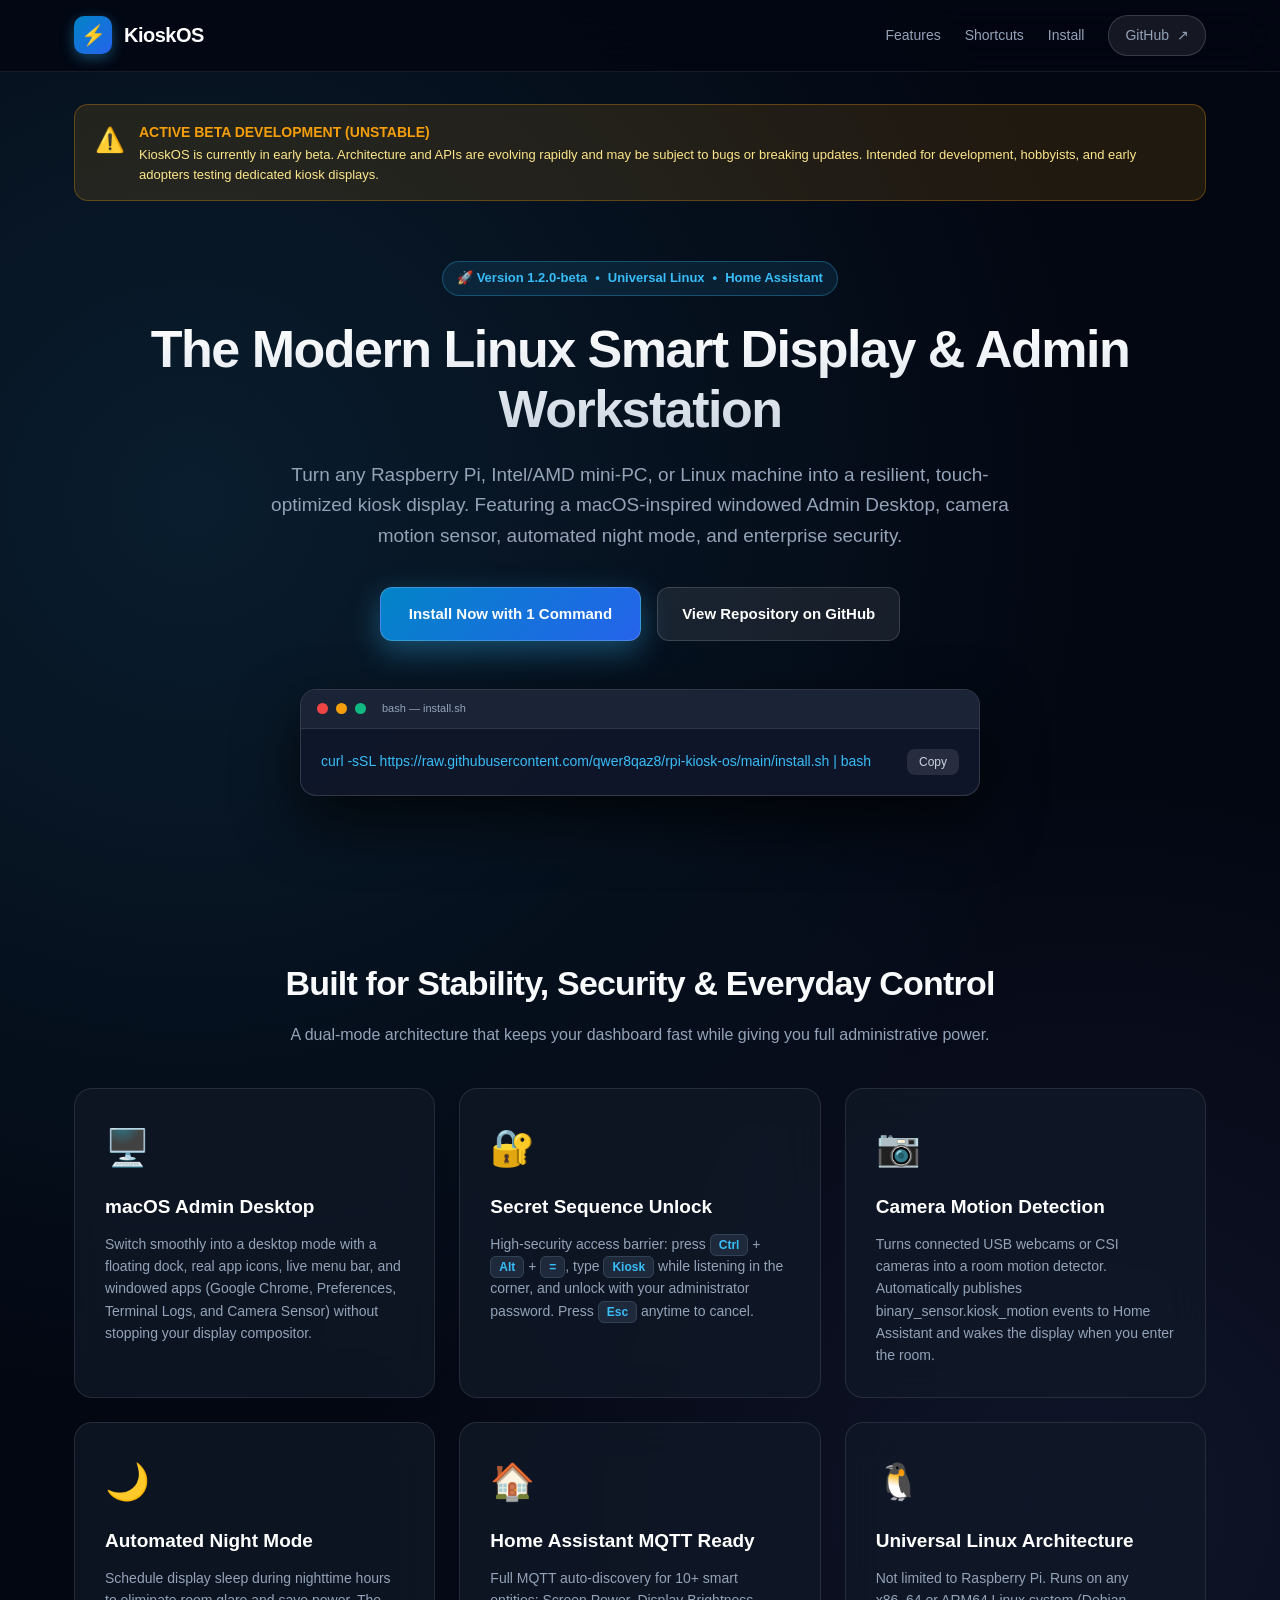
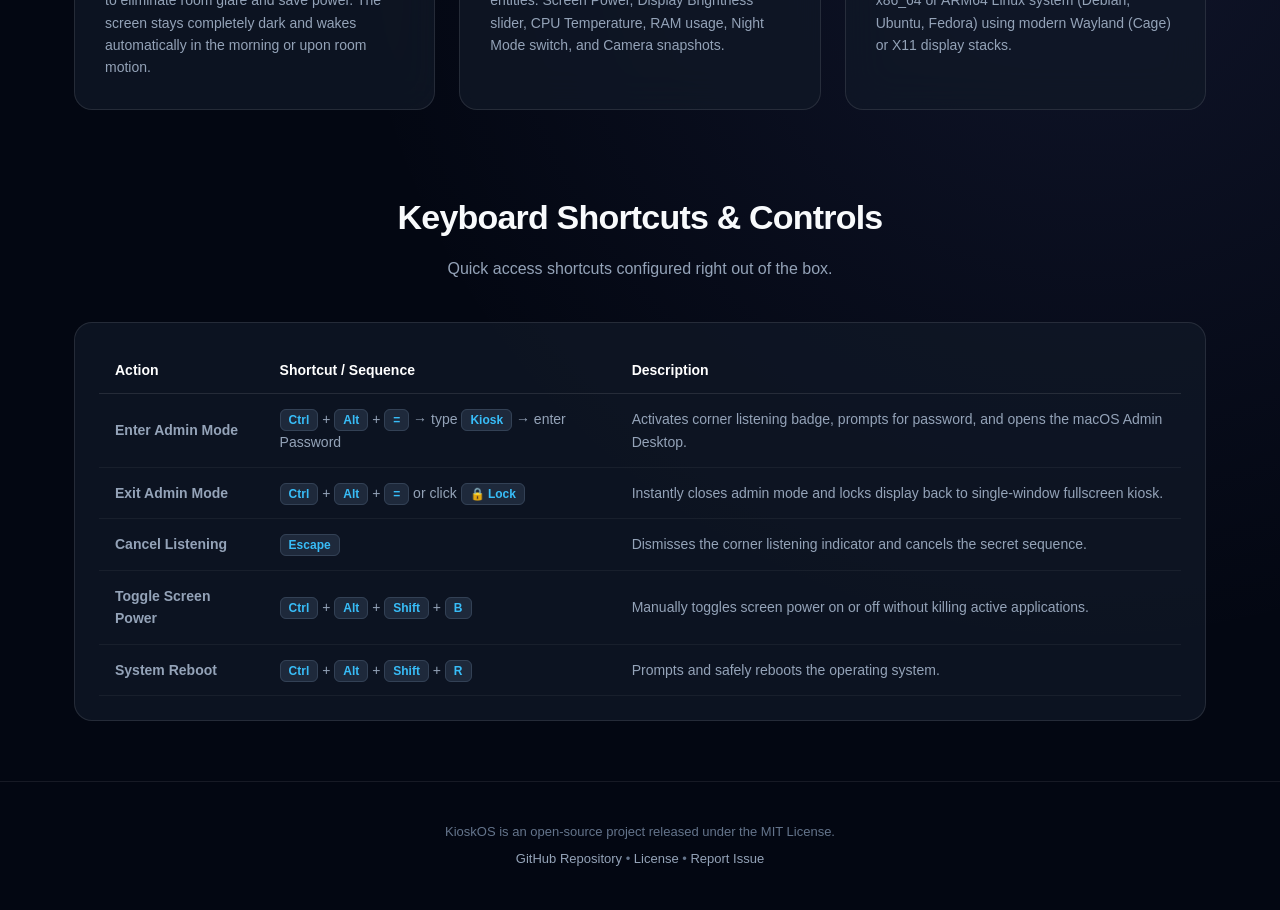
==== docs/index.html @ 0eb31050 "feat: windowed macOS desktop, secret Kiosk sequence, Night Mode, motion sensing, universal Linux sup" ====
<!DOCTYPE html>
<html lang="en">
<head>
  <meta charset="UTF-8">
  <meta name="viewport" content="width=device-width, initial-scale=1.0">
  <title>KioskOS — The Modern Linux Smart Display & Admin Workstation</title>
  <meta name="description" content="Universal Linux Kiosk Operating System with macOS-style Admin Workstation, deep Home Assistant integration, camera motion sensor, and enterprise security.">
  <link rel="icon" href="data:image/svg+xml,<svg xmlns='http://www.w3.org/2000/svg' viewBox='0 0 100 100'><text y='.9em' font-size='90'>⚡</text></svg>">
  <style>
    :root {
      --bg: #030712;
      --card-bg: rgba(17, 24, 39, 0.75);
      --card-border: rgba(255, 255, 255, 0.1);
      --accent: #38bdf8;
      --accent-glow: rgba(56, 189, 248, 0.35);
      --accent-purple: #818cf8;
      --text: #f8fafc;
      --text-muted: #94a3b8;
      --warning: #f59e0b;
      --warning-bg: rgba(245, 158, 11, 0.12);
      --warning-border: rgba(245, 158, 11, 0.3);
    }

    * {
      box-sizing: border-box;
      margin: 0;
      padding: 0;
      font-family: -apple-system, BlinkMacSystemFont, "SF Pro Display", "Segoe UI", Roboto, sans-serif;
    }

    body {
      background-color: var(--bg);
      color: var(--text);
      overflow-x: hidden;
      line-height: 1.6;
      background-image: 
        radial-gradient(circle at 15% 20%, rgba(56, 189, 248, 0.12) 0%, transparent 40%),
        radial-gradient(circle at 85% 60%, rgba(129, 140, 248, 0.1) 0%, transparent 40%);
    }

    /* Container */
    .container {
      max-width: 1180px;
      margin: 0 auto;
      padding: 0 24px;
    }

    /* Navigation */
    header.navbar {
      height: 72px;
      display: flex;
      align-items: center;
      justify-content: space-between;
      border-bottom: 1px solid rgba(255, 255, 255, 0.08);
      position: sticky;
      top: 0;
      background: rgba(3, 7, 18, 0.85);
      backdrop-filter: blur(20px);
      z-index: 1000;
    }

    .nav-brand {
      display: flex;
      align-items: center;
      gap: 12px;
      text-decoration: none;
      color: #fff;
      font-size: 20px;
      font-weight: 700;
      letter-spacing: -0.5px;
    }

    .brand-icon {
      width: 38px;
      height: 38px;
      background: linear-gradient(135deg, #0284c7, #2563eb);
      border-radius: 10px;
      display: flex;
      align-items: center;
      justify-content: center;
      font-size: 20px;
      box-shadow: 0 4px 14px var(--accent-glow);
    }

    .nav-links {
      display: flex;
      align-items: center;
      gap: 24px;
    }

    .nav-links a {
      color: var(--text-muted);
      text-decoration: none;
      font-size: 14px;
      font-weight: 500;
      transition: color 0.2s;
    }
    .nav-links a:hover {
      color: #fff;
    }

    .btn-github {
      background: rgba(255, 255, 255, 0.08);
      border: 1px solid rgba(255, 255, 255, 0.15);
      color: #fff;
      padding: 8px 16px;
      border-radius: 20px;
      font-size: 13px;
      font-weight: 600;
      text-decoration: none;
      display: flex;
      align-items: center;
      gap: 8px;
      transition: all 0.2s;
    }
    .btn-github:hover {
      background: rgba(255, 255, 255, 0.16);
      transform: translateY(-1px);
    }

    /* Beta Warning Banner */
    .beta-banner {
      background: var(--warning-bg);
      border: 1px solid var(--warning-border);
      border-radius: 14px;
      padding: 16px 20px;
      margin-top: 32px;
      display: flex;
      align-items: flex-start;
      gap: 14px;
      color: #fef3c7;
    }
    .beta-banner strong {
      color: var(--warning);
      display: block;
      margin-bottom: 2px;
      font-size: 14px;
    }
    .beta-banner p {
      font-size: 13px;
      color: #fde68a;
      line-height: 1.5;
    }

    /* Hero Section */
    .hero {
      padding: 60px 0 80px 0;
      text-align: center;
    }

    .badge-pill {
      display: inline-flex;
      align-items: center;
      gap: 8px;
      padding: 6px 14px;
      background: rgba(56, 189, 248, 0.1);
      border: 1px solid rgba(56, 189, 248, 0.3);
      border-radius: 30px;
      font-size: 13px;
      font-weight: 600;
      color: var(--accent);
      margin-bottom: 24px;
    }

    .hero h1 {
      font-size: 52px;
      font-weight: 800;
      letter-spacing: -1.5px;
      line-height: 1.15;
      margin-bottom: 20px;
      background: linear-gradient(180deg, #ffffff 0%, #cbd5e1 100%);
      -webkit-background-clip: text;
      -webkit-text-fill-color: transparent;
    }

    .hero p.lead {
      font-size: 19px;
      color: var(--text-muted);
      max-width: 760px;
      margin: 0 auto 36px auto;
      line-height: 1.6;
    }

    .hero-actions {
      display: flex;
      justify-content: center;
      gap: 16px;
      margin-bottom: 48px;
      flex-wrap: wrap;
    }

    .btn-cta {
      background: linear-gradient(135deg, #0284c7, #2563eb);
      color: #fff;
      font-size: 15px;
      font-weight: 600;
      padding: 14px 28px;
      border-radius: 12px;
      text-decoration: none;
      box-shadow: 0 10px 30px var(--accent-glow);
      transition: all 0.2s;
      border: 1px solid rgba(255, 255, 255, 0.2);
    }
    .btn-cta:hover {
      transform: translateY(-2px);
      box-shadow: 0 14px 35px rgba(2, 132, 199, 0.5);
    }

    /* Terminal Preview Box */
    .terminal-box {
      max-width: 680px;
      margin: 0 auto;
      background: rgba(15, 23, 42, 0.95);
      border: 1px solid rgba(255, 255, 255, 0.15);
      border-radius: 16px;
      box-shadow: 0 25px 60px rgba(0, 0, 0, 0.7);
      overflow: hidden;
      text-align: left;
    }

    .terminal-header {
      background: rgba(30, 41, 59, 0.8);
      padding: 10px 16px;
      display: flex;
      align-items: center;
      gap: 8px;
      border-bottom: 1px solid rgba(255, 255, 255, 0.08);
    }
    .term-dot {
      width: 11px;
      height: 11px;
      border-radius: 50%;
    }
    .term-dot.red { background: #ef4444; }
    .term-dot.yellow { background: #f59e0b; }
    .term-dot.green { background: #10b981; }

    .terminal-body {
      padding: 20px;
      font-family: ui-monospace, SFMono-Regular, Menlo, Monaco, Consolas, monospace;
      font-size: 14px;
      color: #38bdf8;
      display: flex;
      align-items: center;
      justify-content: space-between;
      overflow-x: auto;
    }

    .copy-btn {
      background: rgba(255, 255, 255, 0.1);
      border: none;
      color: #cbd5e1;
      padding: 6px 12px;
      border-radius: 8px;
      font-size: 12px;
      cursor: pointer;
      transition: background 0.2s;
    }
    .copy-btn:hover {
      background: rgba(255, 255, 255, 0.2);
      color: #fff;
    }

    /* Features Grid */
    .section-title {
      text-align: center;
      margin: 80px 0 40px 0;
    }
    .section-title h2 {
      font-size: 34px;
      font-weight: 700;
      letter-spacing: -0.8px;
      margin-bottom: 12px;
    }
    .section-title p {
      color: var(--text-muted);
      font-size: 16px;
    }

    .grid-3 {
      display: grid;
      grid-template-columns: repeat(auto-fit, minmax(320px, 1fr));
      gap: 24px;
      margin-bottom: 60px;
    }

    .feature-card {
      background: var(--card-bg);
      border: 1px solid var(--card-border);
      border-radius: 18px;
      padding: 30px;
      backdrop-filter: blur(20px);
      transition: all 0.2s;
    }
    .feature-card:hover {
      border-color: rgba(56, 189, 248, 0.4);
      transform: translateY(-4px);
    }

    .card-icon {
      font-size: 36px;
      margin-bottom: 16px;
      display: inline-block;
    }

    .feature-card h3 {
      font-size: 19px;
      font-weight: 700;
      margin-bottom: 10px;
      color: #fff;
    }

    .feature-card p {
      color: var(--text-muted);
      font-size: 14px;
      line-height: 1.6;
    }

    /* Shortcuts Table */
    .table-card {
      background: var(--card-bg);
      border: 1px solid var(--card-border);
      border-radius: 18px;
      padding: 24px;
      margin-bottom: 60px;
    }
    table {
      width: 100%;
      border-collapse: collapse;
      text-align: left;
      font-size: 14px;
    }
    th {
      padding: 12px 16px;
      border-bottom: 1px solid rgba(255, 255, 255, 0.1);
      color: #fff;
      font-weight: 600;
    }
    td {
      padding: 14px 16px;
      border-bottom: 1px solid rgba(255, 255, 255, 0.05);
      color: var(--text-muted);
    }
    kbd {
      background: #1e293b;
      border: 1px solid #334155;
      padding: 3px 8px;
      border-radius: 6px;
      font-size: 12px;
      color: #38bdf8;
      font-weight: 600;
      font-family: inherit;
    }

    /* Footer */
    footer {
      border-top: 1px solid rgba(255, 255, 255, 0.08);
      padding: 40px 0;
      text-align: center;
      color: #64748b;
      font-size: 13px;
    }
    footer a {
      color: #94a3b8;
      text-decoration: none;
    }
    footer a:hover {
      color: #fff;
    }
  </style>
</head>
<body>

  <!-- Navbar -->
  <header class="navbar">
    <div class="container" style="display:flex; justify-content:space-between; align-items:center; width:100%;">
      <a href="#" class="nav-brand">
        <div class="brand-icon">⚡</div>
        <span>KioskOS</span>
      </a>
      <nav class="nav-links">
        <a href="#features">Features</a>
        <a href="#shortcuts">Shortcuts</a>
        <a href="#install">Install</a>
        <a href="https://github.com/qwer8qaz8/rpi-kiosk-os" target="_blank" class="btn-github">
          <span>GitHub</span> ↗
        </a>
      </nav>
    </div>
  </header>

  <main class="container">
    <!-- Active Beta Notice -->
    <div class="beta-banner">
      <div style="font-size:24px;">⚠️</div>
      <div>
        <strong>ACTIVE BETA DEVELOPMENT (UNSTABLE)</strong>
        <p>KioskOS is currently in early beta. Architecture and APIs are evolving rapidly and may be subject to bugs or breaking updates. Intended for development, hobbyists, and early adopters testing dedicated kiosk displays.</p>
      </div>
    </div>

    <!-- Hero Section -->
    <section class="hero">
      <div class="badge-pill">
        <span>🚀 Version 1.2.0-beta</span> &bull; <span>Universal Linux</span> &bull; <span>Home Assistant</span>
      </div>
      <h1>The Modern Linux Smart Display & Admin Workstation</h1>
      <p class="lead">
        Turn any Raspberry Pi, Intel/AMD mini-PC, or Linux machine into a resilient, touch-optimized kiosk display. Featuring a macOS-inspired windowed Admin Desktop, camera motion sensor, automated night mode, and enterprise security.
      </p>

      <div class="hero-actions">
        <a href="#install" class="btn-cta">Install Now with 1 Command</a>
        <a href="https://github.com/qwer8qaz8/rpi-kiosk-os" target="_blank" class="btn-github" style="padding:14px 24px; font-size:15px; border-radius:12px;">
          View Repository on GitHub
        </a>
      </div>

      <!-- Quick Install Box -->
      <div class="terminal-box" id="install">
        <div class="terminal-header">
          <div class="term-dot red"></div>
          <div class="term-dot yellow"></div>
          <div class="term-dot green"></div>
          <span style="font-size:11px; color:#94a3b8; margin-left:8px;">bash — install.sh</span>
        </div>
        <div class="terminal-body">
          <code id="installCmd">curl -sSL https://raw.githubusercontent.com/qwer8qaz8/rpi-kiosk-os/main/install.sh | bash</code>
          <button class="copy-btn" onclick="navigator.clipboard.writeText(document.getElementById('installCmd').textContent); this.textContent='✓ Copied!'; setTimeout(()=>this.textContent='Copy', 2000);">Copy</button>
        </div>
      </div>
    </section>

    <!-- Features Section -->
    <section id="features">
      <div class="section-title">
        <h2>Built for Stability, Security & Everyday Control</h2>
        <p>A dual-mode architecture that keeps your dashboard fast while giving you full administrative power.</p>
      </div>

      <div class="grid-3">
        <!-- Feature 1 -->
        <div class="feature-card">
          <div class="card-icon">🖥️</div>
          <h3>macOS Admin Desktop</h3>
          <p>Switch smoothly into a desktop mode with a floating dock, real app icons, live menu bar, and windowed apps (Google Chrome, Preferences, Terminal Logs, and Camera Sensor) without stopping your display compositor.</p>
        </div>

        <!-- Feature 2 -->
        <div class="feature-card">
          <div class="card-icon">🔐</div>
          <h3>Secret Sequence Unlock</h3>
          <p>High-security access barrier: press <kbd>Ctrl</kbd> + <kbd>Alt</kbd> + <kbd>=</kbd>, type <kbd>Kiosk</kbd> while listening in the corner, and unlock with your administrator password. Press <kbd>Esc</kbd> anytime to cancel.</p>
        </div>

        <!-- Feature 3 -->
        <div class="feature-card">
          <div class="card-icon">📷</div>
          <h3>Camera Motion Detection</h3>
          <p>Turns connected USB webcams or CSI cameras into a room motion detector. Automatically publishes <code>binary_sensor.kiosk_motion</code> events to Home Assistant and wakes the display when you enter the room.</p>
        </div>

        <!-- Feature 4 -->
        <div class="feature-card">
          <div class="card-icon">🌙</div>
          <h3>Automated Night Mode</h3>
          <p>Schedule display sleep during nighttime hours to eliminate room glare and save power. The screen stays completely dark and wakes automatically in the morning or upon room motion.</p>
        </div>

        <!-- Feature 5 -->
        <div class="feature-card">
          <div class="card-icon">🏠</div>
          <h3>Home Assistant MQTT Ready</h3>
          <p>Full MQTT auto-discovery for 10+ smart entities: Screen Power, Display Brightness slider, CPU Temperature, RAM usage, Night Mode switch, and Camera snapshots.</p>
        </div>

        <!-- Feature 6 -->
        <div class="feature-card">
          <div class="card-icon">🐧</div>
          <h3>Universal Linux Architecture</h3>
          <p>Not limited to Raspberry Pi. Runs on any x86_64 or ARM64 Linux system (Debian, Ubuntu, Fedora) using modern Wayland (Cage) or X11 display stacks.</p>
        </div>
      </div>
    </section>

    <!-- Shortcuts Table -->
    <section id="shortcuts">
      <div class="section-title">
        <h2>Keyboard Shortcuts & Controls</h2>
        <p>Quick access shortcuts configured right out of the box.</p>
      </div>

      <div class="table-card">
        <table>
          <thead>
            <tr>
              <th>Action</th>
              <th>Shortcut / Sequence</th>
              <th>Description</th>
            </tr>
          </thead>
          <tbody>
            <tr>
              <td><strong>Enter Admin Mode</strong></td>
              <td><kbd>Ctrl</kbd> + <kbd>Alt</kbd> + <kbd>=</kbd> &rarr; type <kbd>Kiosk</kbd> &rarr; enter Password</td>
              <td>Activates corner listening badge, prompts for password, and opens the macOS Admin Desktop.</td>
            </tr>
            <tr>
              <td><strong>Exit Admin Mode</strong></td>
              <td><kbd>Ctrl</kbd> + <kbd>Alt</kbd> + <kbd>=</kbd> or click <kbd>🔒 Lock</kbd></td>
              <td>Instantly closes admin mode and locks display back to single-window fullscreen kiosk.</td>
            </tr>
            <tr>
              <td><strong>Cancel Listening</strong></td>
              <td><kbd>Escape</kbd></td>
              <td>Dismisses the corner listening indicator and cancels the secret sequence.</td>
            </tr>
            <tr>
              <td><strong>Toggle Screen Power</strong></td>
              <td><kbd>Ctrl</kbd> + <kbd>Alt</kbd> + <kbd>Shift</kbd> + <kbd>B</kbd></td>
              <td>Manually toggles screen power on or off without killing active applications.</td>
            </tr>
            <tr>
              <td><strong>System Reboot</strong></td>
              <td><kbd>Ctrl</kbd> + <kbd>Alt</kbd> + <kbd>Shift</kbd> + <kbd>R</kbd></td>
              <td>Prompts and safely reboots the operating system.</td>
            </tr>
          </tbody>
        </table>
      </div>
    </section>

  </main>

  <footer>
    <div class="container">
      <p>KioskOS is an open-source project released under the MIT License.</p>
      <p style="margin-top:6px;">
        <a href="https://github.com/qwer8qaz8/rpi-kiosk-os">GitHub Repository</a> &bull; 
        <a href="https://github.com/qwer8qaz8/rpi-kiosk-os/blob/main/LICENSE">License</a> &bull; 
        <a href="https://github.com/qwer8qaz8/rpi-kiosk-os/issues">Report Issue</a>
      </p>
    </div>
  </footer>

</body>
</html>
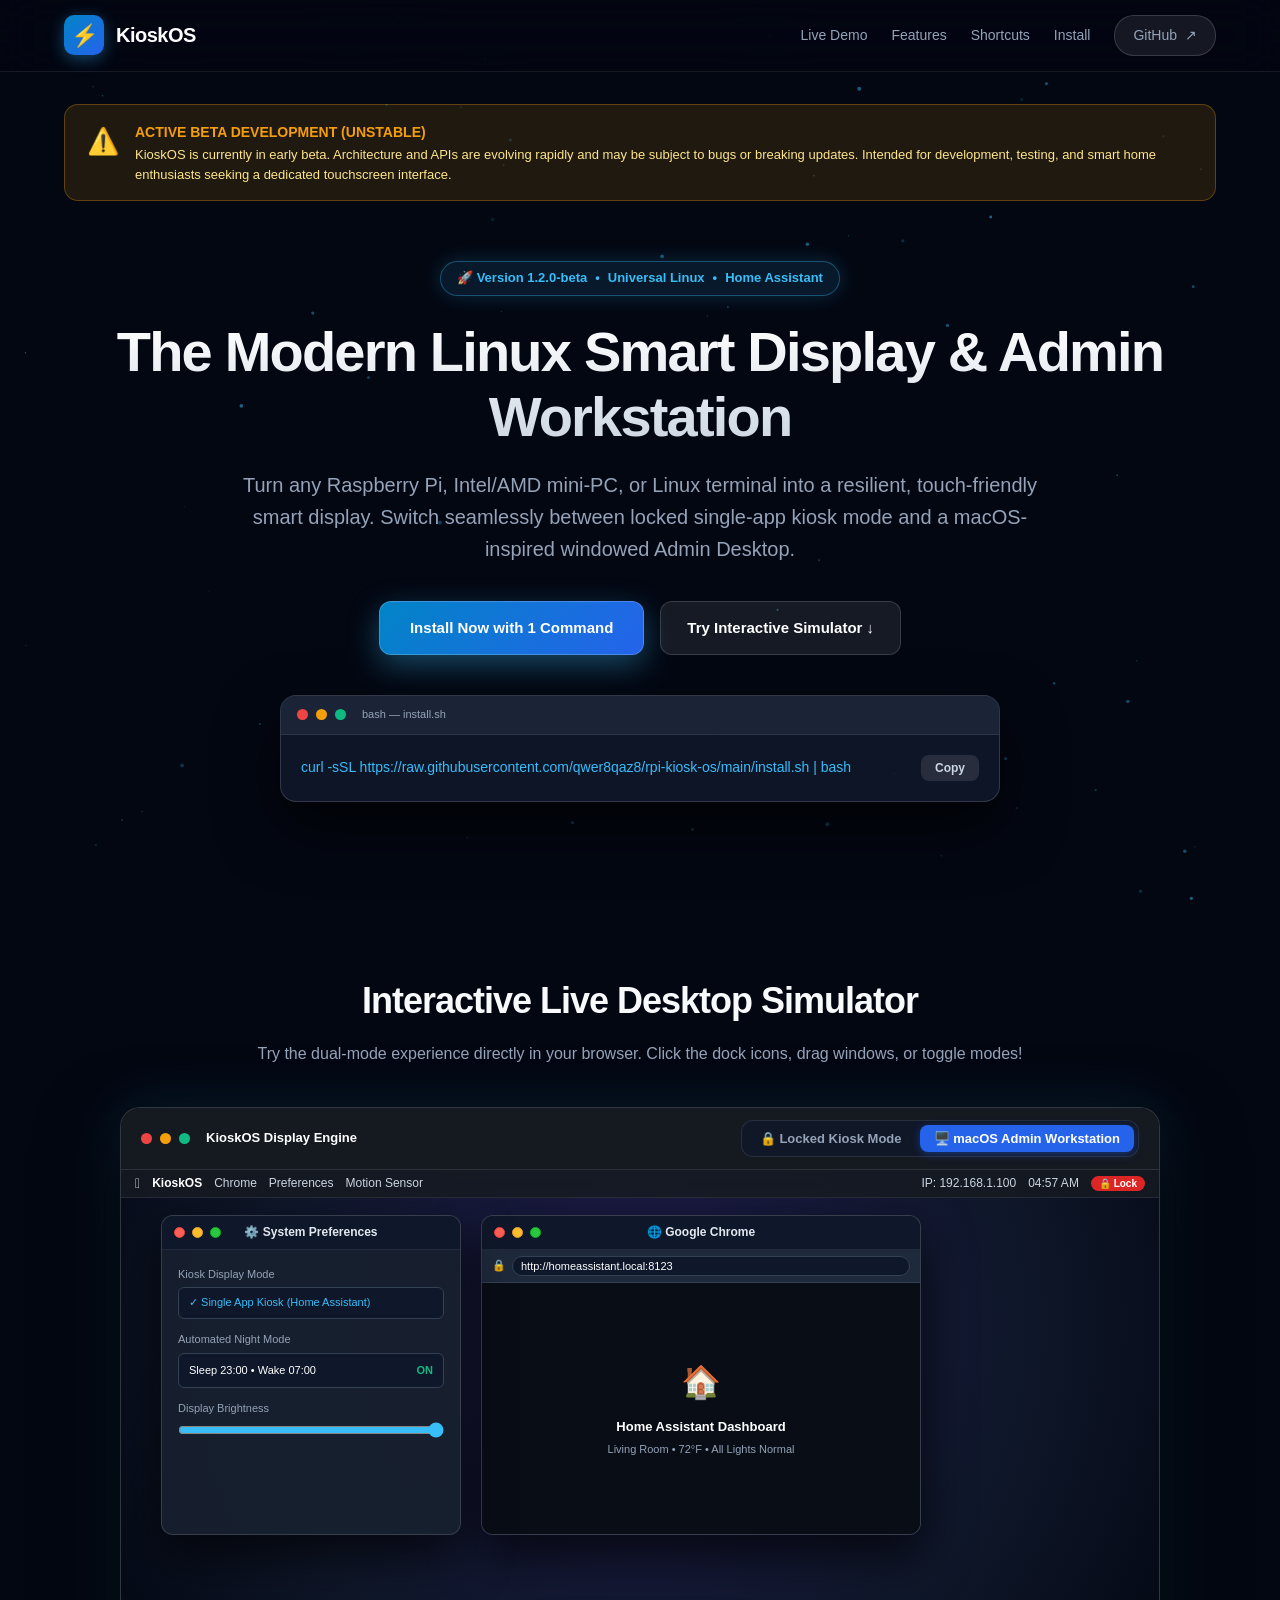
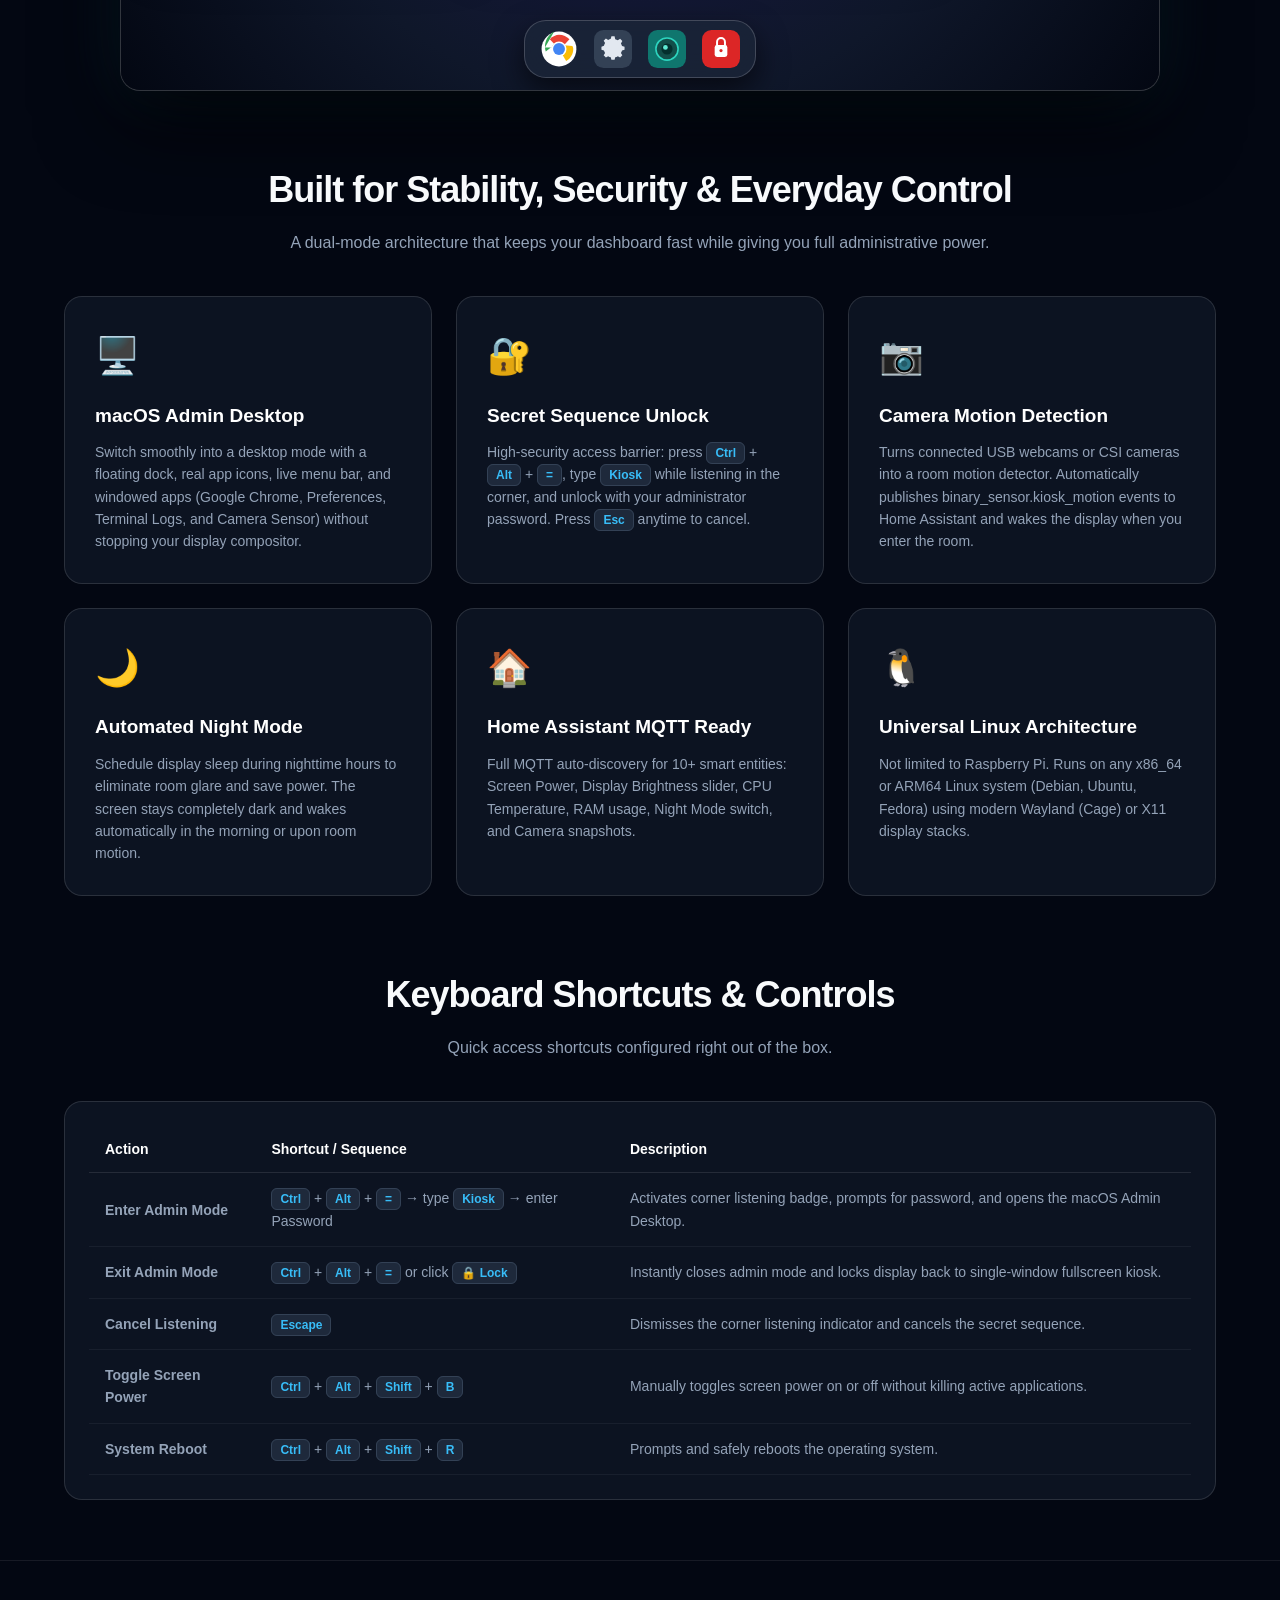
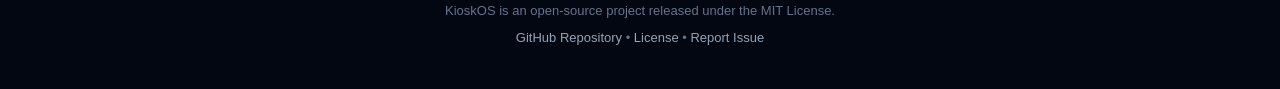
==== commit 3a789cb3: "feat(docs): add interactive live desktop simulator, ambient starfield canvas, and dynamic showcase f" ====
--- a/docs/index.html
+++ b/docs/index.html
@@ -3,14 +3,14 @@
 <head>
   <meta charset="UTF-8">
   <meta name="viewport" content="width=device-width, initial-scale=1.0">
-  <title>KioskOS — The Modern Linux Smart Display & Admin Workstation</title>
-  <meta name="description" content="Universal Linux Kiosk Operating System with macOS-style Admin Workstation, deep Home Assistant integration, camera motion sensor, and enterprise security.">
+  <title>KioskOS — Universal Linux Kiosk & macOS Admin Workstation</title>
+  <meta name="description" content="Turn any Raspberry Pi, x86_64 PC, or Linux machine into a resilient, touch-friendly smart display with macOS Admin Desktop, camera motion sensing, and Home Assistant MQTT integration.">
   <link rel="icon" href="data:image/svg+xml,<svg xmlns='http://www.w3.org/2000/svg' viewBox='0 0 100 100'><text y='.9em' font-size='90'>⚡</text></svg>">
   <style>
     :root {
       --bg: #030712;
       --card-bg: rgba(17, 24, 39, 0.75);
-      --card-border: rgba(255, 255, 255, 0.1);
+      --card-border: rgba(255, 255, 255, 0.12);
       --accent: #38bdf8;
       --accent-glow: rgba(56, 189, 248, 0.35);
       --accent-purple: #818cf8;
@@ -33,16 +33,27 @@
       color: var(--text);
       overflow-x: hidden;
       line-height: 1.6;
-      background-image: 
-        radial-gradient(circle at 15% 20%, rgba(56, 189, 248, 0.12) 0%, transparent 40%),
-        radial-gradient(circle at 85% 60%, rgba(129, 140, 248, 0.1) 0%, transparent 40%);
-    }
-
-    /* Container */
+      position: relative;
+    }
+
+    /* Ambient Particle Canvas */
+    #ambient-canvas {
+      position: fixed;
+      top: 0;
+      left: 0;
+      width: 100vw;
+      height: 100vh;
+      pointer-events: none;
+      z-index: 0;
+      opacity: 0.6;
+    }
+
     .container {
-      max-width: 1180px;
+      max-width: 1200px;
       margin: 0 auto;
       padding: 0 24px;
+      position: relative;
+      z-index: 10;
     }
 
     /* Navigation */
@@ -55,7 +66,7 @@
       position: sticky;
       top: 0;
       background: rgba(3, 7, 18, 0.85);
-      backdrop-filter: blur(20px);
+      backdrop-filter: blur(24px);
       z-index: 1000;
     }
 
@@ -71,15 +82,15 @@
     }
 
     .brand-icon {
-      width: 38px;
-      height: 38px;
+      width: 40px;
+      height: 40px;
       background: linear-gradient(135deg, #0284c7, #2563eb);
       border-radius: 10px;
       display: flex;
       align-items: center;
       justify-content: center;
-      font-size: 20px;
-      box-shadow: 0 4px 14px var(--accent-glow);
+      font-size: 22px;
+      box-shadow: 0 4px 16px var(--accent-glow);
     }
 
     .nav-links {
@@ -103,7 +114,7 @@
       background: rgba(255, 255, 255, 0.08);
       border: 1px solid rgba(255, 255, 255, 0.15);
       color: #fff;
-      padding: 8px 16px;
+      padding: 8px 18px;
       border-radius: 20px;
       font-size: 13px;
       font-weight: 600;
@@ -114,7 +125,7 @@
       transition: all 0.2s;
     }
     .btn-github:hover {
-      background: rgba(255, 255, 255, 0.16);
+      background: rgba(255, 255, 255, 0.18);
       transform: translateY(-1px);
     }
 
@@ -123,18 +134,24 @@
       background: var(--warning-bg);
       border: 1px solid var(--warning-border);
       border-radius: 14px;
-      padding: 16px 20px;
+      padding: 16px 22px;
       margin-top: 32px;
       display: flex;
       align-items: flex-start;
-      gap: 14px;
+      gap: 16px;
       color: #fef3c7;
+      animation: pulseGlow 4s ease-in-out infinite alternate;
+    }
+    @keyframes pulseGlow {
+      0% { box-shadow: 0 0 0 rgba(245, 158, 11, 0); }
+      100% { box-shadow: 0 0 25px rgba(245, 158, 11, 0.25); }
     }
     .beta-banner strong {
       color: var(--warning);
       display: block;
       margin-bottom: 2px;
       font-size: 14px;
+      font-weight: 700;
     }
     .beta-banner p {
       font-size: 13px;
@@ -144,7 +161,7 @@
 
     /* Hero Section */
     .hero {
-      padding: 60px 0 80px 0;
+      padding: 60px 0 50px 0;
       text-align: center;
     }
 
@@ -152,20 +169,21 @@
       display: inline-flex;
       align-items: center;
       gap: 8px;
-      padding: 6px 14px;
+      padding: 6px 16px;
       background: rgba(56, 189, 248, 0.1);
-      border: 1px solid rgba(56, 189, 248, 0.3);
+      border: 1px solid rgba(56, 189, 248, 0.35);
       border-radius: 30px;
       font-size: 13px;
       font-weight: 600;
       color: var(--accent);
       margin-bottom: 24px;
+      box-shadow: 0 0 20px rgba(56, 189, 248, 0.2);
     }
 
     .hero h1 {
-      font-size: 52px;
+      font-size: 56px;
       font-weight: 800;
-      letter-spacing: -1.5px;
+      letter-spacing: -1.8px;
       line-height: 1.15;
       margin-bottom: 20px;
       background: linear-gradient(180deg, #ffffff 0%, #cbd5e1 100%);
@@ -174,9 +192,9 @@
     }
 
     .hero p.lead {
-      font-size: 19px;
+      font-size: 20px;
       color: var(--text-muted);
-      max-width: 760px;
+      max-width: 800px;
       margin: 0 auto 36px auto;
       line-height: 1.6;
     }
@@ -185,7 +203,7 @@
       display: flex;
       justify-content: center;
       gap: 16px;
-      margin-bottom: 48px;
+      margin-bottom: 40px;
       flex-wrap: wrap;
     }
 
@@ -194,7 +212,7 @@
       color: #fff;
       font-size: 15px;
       font-weight: 600;
-      padding: 14px 28px;
+      padding: 14px 30px;
       border-radius: 12px;
       text-decoration: none;
       box-shadow: 0 10px 30px var(--accent-glow);
@@ -203,13 +221,214 @@
     }
     .btn-cta:hover {
       transform: translateY(-2px);
-      box-shadow: 0 14px 35px rgba(2, 132, 199, 0.5);
-    }
-
-    /* Terminal Preview Box */
+      box-shadow: 0 14px 40px rgba(2, 132, 199, 0.6);
+    }
+
+    /* ==========================================================================
+       INTERACTIVE LIVE DESKTOP SIMULATOR
+       ========================================================================== */
+    .simulator-container {
+      background: #0b0f19;
+      border: 1px solid rgba(255, 255, 255, 0.16);
+      border-radius: 20px;
+      box-shadow: 0 30px 80px rgba(0, 0, 0, 0.8), 0 0 60px rgba(56, 189, 248, 0.15);
+      overflow: hidden;
+      margin: 40px auto 60px auto;
+      max-width: 1040px;
+    }
+
+    .simulator-header {
+      background: rgba(22, 27, 34, 0.95);
+      padding: 12px 20px;
+      display: flex;
+      align-items: center;
+      justify-content: space-between;
+      border-bottom: 1px solid rgba(255, 255, 255, 0.1);
+    }
+
+    .sim-mode-toggle {
+      display: flex;
+      background: rgba(15, 23, 42, 0.8);
+      padding: 4px;
+      border-radius: 12px;
+      border: 1px solid rgba(255, 255, 255, 0.1);
+      gap: 4px;
+    }
+
+    .sim-mode-btn {
+      padding: 6px 14px;
+      border-radius: 8px;
+      border: none;
+      background: transparent;
+      color: #94a3b8;
+      font-size: 13px;
+      font-weight: 600;
+      cursor: pointer;
+      transition: all 0.2s;
+    }
+
+    .sim-mode-btn.active {
+      background: #2563eb;
+      color: #fff;
+      box-shadow: 0 2px 8px rgba(37, 99, 235, 0.4);
+    }
+
+    .sim-viewport {
+      height: 520px;
+      position: relative;
+      background: radial-gradient(circle at 50% 30%, #1e1b4b 0%, #0f172a 60%, #030712 100%);
+      overflow: hidden;
+      user-select: none;
+    }
+
+    /* Simulated macOS Menu Bar */
+    .sim-menubar {
+      height: 28px;
+      background: rgba(22, 27, 34, 0.88);
+      backdrop-filter: blur(20px);
+      border-bottom: 1px solid rgba(255, 255, 255, 0.08);
+      display: flex;
+      align-items: center;
+      justify-content: space-between;
+      padding: 0 14px;
+      font-size: 12px;
+      font-weight: 500;
+      color: #cbd5e1;
+      z-index: 100;
+      position: absolute;
+      top: 0;
+      left: 0;
+      right: 0;
+    }
+
+    /* Simulated Window */
+    .sim-window {
+      position: absolute;
+      background: rgba(24, 32, 47, 0.95);
+      border: 1px solid rgba(255, 255, 255, 0.14);
+      border-radius: 12px;
+      box-shadow: 0 20px 50px rgba(0, 0, 0, 0.7);
+      display: flex;
+      flex-direction: column;
+      overflow: hidden;
+      cursor: grab;
+      transition: box-shadow 0.2s;
+      z-index: 10;
+    }
+    .sim-window:active {
+      cursor: grabbing;
+      box-shadow: 0 25px 60px rgba(0, 0, 0, 0.9);
+    }
+
+    .sim-titlebar {
+      height: 34px;
+      background: rgba(15, 23, 42, 0.85);
+      border-bottom: 1px solid rgba(255, 255, 255, 0.08);
+      display: flex;
+      align-items: center;
+      padding: 0 12px;
+      position: relative;
+    }
+
+    .sim-traffic-lights {
+      display: flex;
+      gap: 7px;
+      align-items: center;
+      z-index: 2;
+    }
+    .sim-dot {
+      width: 11px;
+      height: 11px;
+      border-radius: 50%;
+      cursor: pointer;
+    }
+    .sim-dot.red { background: #ff5f56; border: 1px solid #e0443e; }
+    .sim-dot.yellow { background: #ffbd2e; border: 1px solid #dea123; }
+    .sim-dot.green { background: #27c93f; border: 1px solid #1aab29; }
+
+    .sim-wintitle {
+      position: absolute;
+      left: 50%;
+      transform: translateX(-50%);
+      font-size: 12px;
+      font-weight: 600;
+      color: #e2e8f0;
+      pointer-events: none;
+    }
+
+    .sim-winbody {
+      padding: 16px;
+      font-size: 13px;
+      color: #cbd5e1;
+      overflow-y: auto;
+      flex: 1;
+    }
+
+    /* Simulated Dock */
+    .sim-dock {
+      position: absolute;
+      bottom: 12px;
+      left: 50%;
+      transform: translateX(-50%);
+      background: rgba(30, 41, 59, 0.65);
+      backdrop-filter: blur(24px);
+      border: 1px solid rgba(255, 255, 255, 0.18);
+      border-radius: 22px;
+      padding: 6px 12px;
+      display: flex;
+      gap: 10px;
+      z-index: 100;
+      box-shadow: 0 12px 30px rgba(0, 0, 0, 0.6);
+    }
+
+    .sim-dock-item {
+      width: 44px;
+      height: 44px;
+      border-radius: 12px;
+      display: flex;
+      align-items: center;
+      justify-content: center;
+      cursor: pointer;
+      transition: transform 0.2s cubic-bezier(0.34, 1.56, 0.64, 1);
+    }
+    .sim-dock-item:hover {
+      transform: scale(1.22) translateY(-8px);
+    }
+    .sim-dock-item svg {
+      width: 38px;
+      height: 38px;
+    }
+
+    /* Fullscreen Kiosk Simulation Overlay */
+    .sim-kiosk-view {
+      position: absolute;
+      inset: 0;
+      background: #0f172a;
+      display: none;
+      flex-direction: column;
+      z-index: 50;
+      padding: 24px;
+    }
+
+    .kiosk-grid {
+      display: grid;
+      grid-template-columns: repeat(3, 1fr);
+      gap: 16px;
+      margin-top: 20px;
+    }
+
+    .kiosk-card {
+      background: #1e293b;
+      border: 1px solid #334155;
+      border-radius: 14px;
+      padding: 16px;
+      text-align: left;
+    }
+
+    /* Terminal Box */
     .terminal-box {
-      max-width: 680px;
-      margin: 0 auto;
+      max-width: 720px;
+      margin: 0 auto 50px auto;
       background: rgba(15, 23, 42, 0.95);
       border: 1px solid rgba(255, 255, 255, 0.15);
       border-radius: 16px;
@@ -250,9 +469,10 @@
       background: rgba(255, 255, 255, 0.1);
       border: none;
       color: #cbd5e1;
-      padding: 6px 12px;
+      padding: 6px 14px;
       border-radius: 8px;
       font-size: 12px;
+      font-weight: 600;
       cursor: pointer;
       transition: background 0.2s;
     }
@@ -264,12 +484,12 @@
     /* Features Grid */
     .section-title {
       text-align: center;
-      margin: 80px 0 40px 0;
+      margin: 70px 0 40px 0;
     }
     .section-title h2 {
-      font-size: 34px;
-      font-weight: 700;
-      letter-spacing: -0.8px;
+      font-size: 36px;
+      font-weight: 800;
+      letter-spacing: -1px;
       margin-bottom: 12px;
     }
     .section-title p {
@@ -349,10 +569,8 @@
       font-size: 12px;
       color: #38bdf8;
       font-weight: 600;
-      font-family: inherit;
-    }
-
-    /* Footer */
+    }
+
     footer {
       border-top: 1px solid rgba(255, 255, 255, 0.08);
       padding: 40px 0;
@@ -370,6 +588,9 @@
   </style>
 </head>
 <body>
+
+  <!-- Ambient Dynamic Starfield Canvas -->
+  <canvas id="ambient-canvas"></canvas>
 
   <!-- Navbar -->
   <header class="navbar">
@@ -379,6 +600,7 @@
         <span>KioskOS</span>
       </a>
       <nav class="nav-links">
+        <a href="#simulator">Live Demo</a>
         <a href="#features">Features</a>
         <a href="#shortcuts">Shortcuts</a>
         <a href="#install">Install</a>
@@ -392,10 +614,10 @@
   <main class="container">
     <!-- Active Beta Notice -->
     <div class="beta-banner">
-      <div style="font-size:24px;">⚠️</div>
+      <div style="font-size:26px;">⚠️</div>
       <div>
         <strong>ACTIVE BETA DEVELOPMENT (UNSTABLE)</strong>
-        <p>KioskOS is currently in early beta. Architecture and APIs are evolving rapidly and may be subject to bugs or breaking updates. Intended for development, hobbyists, and early adopters testing dedicated kiosk displays.</p>
+        <p>KioskOS is currently in early beta. Architecture and APIs are evolving rapidly and may be subject to bugs or breaking updates. Intended for development, testing, and smart home enthusiasts seeking a dedicated touchscreen interface.</p>
       </div>
     </div>
 
@@ -406,13 +628,13 @@
       </div>
       <h1>The Modern Linux Smart Display & Admin Workstation</h1>
       <p class="lead">
-        Turn any Raspberry Pi, Intel/AMD mini-PC, or Linux machine into a resilient, touch-optimized kiosk display. Featuring a macOS-inspired windowed Admin Desktop, camera motion sensor, automated night mode, and enterprise security.
+        Turn any Raspberry Pi, Intel/AMD mini-PC, or Linux terminal into a resilient, touch-friendly smart display. Switch seamlessly between locked single-app kiosk mode and a macOS-inspired windowed Admin Desktop.
       </p>
 
       <div class="hero-actions">
         <a href="#install" class="btn-cta">Install Now with 1 Command</a>
-        <a href="https://github.com/qwer8qaz8/rpi-kiosk-os" target="_blank" class="btn-github" style="padding:14px 24px; font-size:15px; border-radius:12px;">
-          View Repository on GitHub
+        <a href="#simulator" class="btn-github" style="padding:14px 26px; font-size:15px; border-radius:12px;">
+          Try Interactive Simulator ↓
         </a>
       </div>
 
@@ -427,6 +649,193 @@
         <div class="terminal-body">
           <code id="installCmd">curl -sSL https://raw.githubusercontent.com/qwer8qaz8/rpi-kiosk-os/main/install.sh | bash</code>
           <button class="copy-btn" onclick="navigator.clipboard.writeText(document.getElementById('installCmd').textContent); this.textContent='✓ Copied!'; setTimeout(()=>this.textContent='Copy', 2000);">Copy</button>
+        </div>
+      </div>
+    </section>
+
+    <!-- Interactive Live Simulator Section -->
+    <section id="simulator">
+      <div class="section-title">
+        <h2>Interactive Live Desktop Simulator</h2>
+        <p>Try the dual-mode experience directly in your browser. Click the dock icons, drag windows, or toggle modes!</p>
+      </div>
+
+      <div class="simulator-container">
+        <div class="simulator-header">
+          <div style="display:flex; align-items:center; gap:8px;">
+            <div class="term-dot red"></div>
+            <div class="term-dot yellow"></div>
+            <div class="term-dot green"></div>
+            <span style="font-size:13px; font-weight:600; color:#fff; margin-left:8px;">KioskOS Display Engine</span>
+          </div>
+
+          <!-- Dual Mode Switcher -->
+          <div class="sim-mode-toggle">
+            <button class="sim-mode-btn" id="btnModeKiosk" onclick="setSimMode('kiosk')">🔒 Locked Kiosk Mode</button>
+            <button class="sim-mode-btn active" id="btnModeAdmin" onclick="setSimMode('admin')">🖥️ macOS Admin Workstation</button>
+          </div>
+        </div>
+
+        <div class="sim-viewport" id="simViewport">
+          <!-- macOS Top Menu Bar -->
+          <div class="sim-menubar" id="simMenuBar">
+            <div style="display:flex; align-items:center; gap:12px;">
+              <span style="font-size:14px; cursor:pointer;"></span>
+              <strong style="color:#fff;">KioskOS</strong>
+              <span style="cursor:pointer;" onclick="toggleSimWin('simWinChrome')">Chrome</span>
+              <span style="cursor:pointer;" onclick="toggleSimWin('simWinSettings')">Preferences</span>
+              <span style="cursor:pointer;" onclick="toggleSimWin('simWinMotion')">Motion Sensor</span>
+            </div>
+            <div style="display:flex; align-items:center; gap:12px;">
+              <span>IP: 192.168.1.100</span>
+              <span id="simClock">12:00 PM</span>
+              <button style="background:#dc2626; color:#fff; border:none; padding:2px 8px; border-radius:10px; font-size:10px; font-weight:bold; cursor:pointer;" onclick="setSimMode('kiosk')">🔒 Lock</button>
+            </div>
+          </div>
+
+          <!-- Window 1: Chrome App Window -->
+          <div class="sim-window" id="simWinChrome" style="top: 45px; left: 360px; width: 440px; height: 320px;">
+            <div class="sim-titlebar" onmousedown="dragSimWin(event, 'simWinChrome')">
+              <div class="sim-traffic-lights">
+                <div class="sim-dot red" onclick="toggleSimWin('simWinChrome')"></div>
+                <div class="sim-dot yellow" onclick="toggleSimWin('simWinChrome')"></div>
+                <div class="sim-dot green" onclick="maximizeSimWin('simWinChrome')"></div>
+              </div>
+              <div class="sim-wintitle">🌐 Google Chrome</div>
+            </div>
+            <div style="background:#1e293b; padding:6px 10px; display:flex; gap:6px; align-items:center; border-bottom:1px solid #334155;">
+              <span style="font-size:11px; color:#10b981;">🔒</span>
+              <input type="text" value="http://homeassistant.local:8123" style="flex:1; background:#0f172a; border:1px solid #334155; color:#fff; font-size:11px; padding:3px 8px; border-radius:12px; outline:none;" readonly />
+            </div>
+            <div class="sim-winbody" style="background:#090d16; display:flex; flex-direction:column; align-items:center; justify-content:center; text-align:center;">
+              <div style="font-size:32px; margin-bottom:8px;">🏠</div>
+              <div style="font-weight:600; color:#fff;">Home Assistant Dashboard</div>
+              <div style="font-size:11px; color:#94a3b8; margin-top:4px;">Living Room • 72°F • All Lights Normal</div>
+            </div>
+          </div>
+
+          <!-- Window 2: System Preferences Window -->
+          <div class="sim-window" id="simWinSettings" style="top: 45px; left: 40px; width: 300px; height: 320px;">
+            <div class="sim-titlebar" onmousedown="dragSimWin(event, 'simWinSettings')">
+              <div class="sim-traffic-lights">
+                <div class="sim-dot red" onclick="toggleSimWin('simWinSettings')"></div>
+                <div class="sim-dot yellow" onclick="toggleSimWin('simWinSettings')"></div>
+                <div class="sim-dot green" onclick="maximizeSimWin('simWinSettings')"></div>
+              </div>
+              <div class="sim-wintitle">⚙️ System Preferences</div>
+            </div>
+            <div class="sim-winbody">
+              <div style="font-size:11px; color:#94a3b8; margin-bottom:4px;">Kiosk Display Mode</div>
+              <div style="background:#0f172a; padding:6px 10px; border-radius:6px; border:1px solid #334155; font-size:11px; color:#38bdf8; margin-bottom:12px;">
+                ✓ Single App Kiosk (Home Assistant)
+              </div>
+              <div style="font-size:11px; color:#94a3b8; margin-bottom:4px;">Automated Night Mode</div>
+              <div style="display:flex; justify-content:space-between; align-items:center; background:#0f172a; padding:8px 10px; border-radius:6px; border:1px solid #334155; margin-bottom:12px;">
+                <span style="font-size:11px; color:#fff;">Sleep 23:00 &bull; Wake 07:00</span>
+                <span style="color:#10b981; font-weight:bold; font-size:11px;">ON</span>
+              </div>
+              <div style="font-size:11px; color:#94a3b8; margin-bottom:4px;">Display Brightness</div>
+              <input type="range" style="width:100%; accent-color:#38bdf8;" value="100" />
+            </div>
+          </div>
+
+          <!-- Window 3: Camera Motion Sensor -->
+          <div class="sim-window" id="simWinMotion" style="top: 80px; left: 200px; width: 360px; height: 280px; display:none;">
+            <div class="sim-titlebar" onmousedown="dragSimWin(event, 'simWinMotion')">
+              <div class="sim-traffic-lights">
+                <div class="sim-dot red" onclick="toggleSimWin('simWinMotion')"></div>
+                <div class="sim-dot yellow" onclick="toggleSimWin('simWinMotion')"></div>
+                <div class="sim-dot green" onclick="maximizeSimWin('simWinMotion')"></div>
+              </div>
+              <div class="sim-wintitle">📷 Motion Sensor</div>
+            </div>
+            <div class="sim-winbody" style="text-align:center;">
+              <div style="display:inline-block; padding:3px 12px; border-radius:12px; font-size:11px; font-weight:bold; background:rgba(16,185,129,0.2); color:#34d399; margin-bottom:12px; border:1px solid #10b981;">
+                ● Motion Detection Active
+              </div>
+              <div style="background:#000; height:130px; border-radius:8px; display:flex; align-items:center; justify-content:center; color:#64748b; font-size:12px; border:1px solid #334155;">
+                [Live Sensor Feed Simulation]
+              </div>
+            </div>
+          </div>
+
+          <!-- Bottom macOS Floating Dock -->
+          <div class="sim-dock" id="simDock">
+            <!-- Chrome -->
+            <div class="sim-dock-item" onclick="toggleSimWin('simWinChrome')" title="Google Chrome">
+              <svg viewBox="0 0 48 48">
+                <circle cx="24" cy="24" r="22" fill="#ffffff"/>
+                <path d="M24 6c5.2 0 9.9 2.2 13.2 5.7L25.8 23.9h-1.8L12.4 11.7C15.8 8.1 20.3 6 24 6z" fill="#ea4335"/>
+                <path d="M42 24c0 6.6-3.6 12.3-9 15.3l-11.4-19.8 1.8-.9 17.5 1.5C41.6 21.4 42 22.7 42 24z" fill="#fbbc05"/>
+                <path d="M6.3 22.1L17.7 2.3c-6.8 3.5-11.4 10.6-11.4 18.7 0 2.2.3 4.3 1 6.3l12.5-9.8-1.8-.9-3.7 5.5z" fill="#34a853"/>
+                <circle cx="24" cy="24" r="9.5" fill="#ffffff"/>
+                <circle cx="24" cy="24" r="7.5" fill="#4285f4"/>
+              </svg>
+            </div>
+            <!-- Settings -->
+            <div class="sim-dock-item" onclick="toggleSimWin('simWinSettings')" title="System Preferences">
+              <svg viewBox="0 0 48 48">
+                <rect width="48" height="48" rx="12" fill="#334155"/>
+                <path d="M24 16a8 8 0 100 16 8 8 0 000-16z" fill="#94a3b8"/>
+                <path d="M26 8h-4l-.8 3.2a13 13 0 00-3.3 1.4L15 10.8l-2.8 2.8 1.8 2.9a13 13 0 00-1.4 3.3L9.4 21v4l3.2.8a13 13 0 001.4 3.3l-1.8 2.9 2.8 2.8 2.9-1.8a13 13 0 003.3 1.4l.8 3.2h4l.8-3.2a13 13 0 003.3-1.4l2.9 1.8 2.8-2.8-1.8-2.9a13 13 0 001.4-3.3l3.2-.8v-4l-3.2-.8a13 13 0 00-1.4-3.3l1.8-2.9-2.8-2.8-2.9 1.8a13 13 0 00-3.3-1.4L26 8z" fill="#e2e8f0"/>
+              </svg>
+            </div>
+            <!-- Motion Sensor -->
+            <div class="sim-dock-item" onclick="toggleSimWin('simWinMotion')" title="Motion Sensor">
+              <svg viewBox="0 0 48 48">
+                <rect width="48" height="48" rx="12" fill="#0f766e"/>
+                <circle cx="24" cy="24" r="14" fill="#134e4a" stroke="#2dd4bf" stroke-width="2"/>
+                <circle cx="24" cy="24" r="7" fill="#042f2e"/>
+                <circle cx="22" cy="22" r="3" fill="#5eead4"/>
+              </svg>
+            </div>
+            <!-- Lock -->
+            <div class="sim-dock-item" onclick="setSimMode('kiosk')" title="Lock to Kiosk Mode">
+              <svg viewBox="0 0 48 48">
+                <rect width="48" height="48" rx="12" fill="#dc2626"/>
+                <path d="M19 19v-4a5 5 0 0110 0v4" fill="none" stroke="#ffffff" stroke-width="2.5" stroke-linecap="round"/>
+                <rect x="16" y="19" width="16" height="15" rx="3" fill="#ffffff"/>
+                <circle cx="24" cy="26" r="2" fill="#dc2626"/>
+              </svg>
+            </div>
+          </div>
+
+          <!-- Fullscreen Kiosk Mode View Overlay -->
+          <div class="sim-kiosk-view" id="simKioskOverlay">
+            <div style="display:flex; justify-content:space-between; align-items:center; border-bottom:1px solid #334155; padding-bottom:14px;">
+              <div>
+                <h3 style="color:#fff; font-size:18px;">Home Assistant Lovelace</h3>
+                <div style="font-size:12px; color:#94a3b8;">Locked Fullscreen Single-App Kiosk Display</div>
+              </div>
+              <button class="sim-mode-btn" style="background:#2563eb; color:#fff;" onclick="simulateUnlockPrompt()">
+                Simulate Ctrl+Alt+= &rarr; Type "Kiosk"
+              </button>
+            </div>
+
+            <div class="kiosk-grid">
+              <div class="kiosk-card">
+                <div style="font-size:12px; color:#94a3b8;">Living Room</div>
+                <div style="font-size:22px; font-weight:bold; color:#fff; margin:6px 0;">71.5°F</div>
+                <div style="font-size:11px; color:#10b981;">● HVAC Idle &bull; Humidity 45%</div>
+              </div>
+              <div class="kiosk-card">
+                <div style="font-size:12px; color:#94a3b8;">Energy Monitoring</div>
+                <div style="font-size:22px; font-weight:bold; color:#38bdf8; margin:6px 0;">1.4 kW</div>
+                <div style="font-size:11px; color:#38bdf8;">Solar Production: 3.2 kW</div>
+              </div>
+              <div class="kiosk-card">
+                <div style="font-size:12px; color:#94a3b8;">Security Status</div>
+                <div style="font-size:22px; font-weight:bold; color:#10b981; margin:6px 0;">Armed Home</div>
+                <div style="font-size:11px; color:#94a3b8;">All Doors & Windows Closed</div>
+              </div>
+            </div>
+
+            <!-- Listening Badge Simulation inside Kiosk View -->
+            <div id="simListeningBadge" style="position:absolute; top:20px; right:20px; background:rgba(15,23,42,0.95); border:1px solid #38bdf8; color:#38bdf8; padding:8px 16px; border-radius:20px; font-size:12px; font-weight:600; display:none; align-items:center; gap:8px;">
+              <span style="display:inline-block; width:8px; height:8px; border-radius:50%; background:#38bdf8;"></span>
+              <span>● Listening: Type "Kiosk"...</span>
+            </div>
+          </div>
         </div>
       </div>
     </section>
@@ -529,7 +938,6 @@
         </table>
       </div>
     </section>
-
   </main>
 
   <footer>
@@ -543,5 +951,133 @@
     </div>
   </footer>
 
+  <script>
+    // Live Dynamic Starfield Background Canvas
+    const canvas = document.getElementById('ambient-canvas');
+    const ctx = canvas.getContext('2d');
+    let width = canvas.width = window.innerWidth;
+    let height = canvas.height = window.innerHeight;
+
+    window.addEventListener('resize', () => {
+      width = canvas.width = window.innerWidth;
+      height = canvas.height = window.innerHeight;
+    });
+
+    const particles = [];
+    for (let i = 0; i < 70; i++) {
+      particles.push({
+        x: Math.random() * width,
+        y: Math.random() * height,
+        radius: Math.random() * 1.5 + 0.5,
+        speedX: (Math.random() - 0.5) * 0.3,
+        speedY: (Math.random() - 0.5) * 0.3,
+        alpha: Math.random() * 0.7 + 0.2
+      });
+    }
+
+    function animateParticles() {
+      ctx.clearRect(0, 0, width, height);
+      ctx.fillStyle = '#38bdf8';
+      particles.forEach(p => {
+        p.x += p.speedX;
+        p.y += p.speedY;
+        if (p.x < 0) p.x = width;
+        if (p.x > width) p.x = 0;
+        if (p.y < 0) p.y = height;
+        if (p.y > height) p.y = 0;
+        ctx.globalAlpha = p.alpha;
+        ctx.beginPath();
+        ctx.arc(p.x, p.y, p.radius, 0, Math.PI * 2);
+        ctx.fill();
+      });
+      requestAnimationFrame(animateParticles);
+    }
+    animateParticles();
+
+    // Live Simulator Functions
+    function updateSimClock() {
+      const now = new Date();
+      document.getElementById('simClock').textContent = now.toLocaleTimeString([], { hour: '2-digit', minute: '2-digit' });
+    }
+    setInterval(updateSimClock, 1000);
+    updateSimClock();
+
+    function setSimMode(mode) {
+      const isKiosk = mode === 'kiosk';
+      document.getElementById('simKioskOverlay').style.display = isKiosk ? 'flex' : 'none';
+      document.getElementById('btnModeKiosk').classList.toggle('active', isKiosk);
+      document.getElementById('btnModeAdmin').classList.toggle('active', !isKiosk);
+    }
+
+    function toggleSimWin(winId) {
+      const el = document.getElementById(winId);
+      if (el) {
+        el.style.display = (el.style.display === 'none') ? 'flex' : 'none';
+        bringToFrontSim(winId);
+      }
+    }
+
+    let topZ = 20;
+    function bringToFrontSim(winId) {
+      topZ += 2;
+      const el = document.getElementById(winId);
+      if (el) el.style.zIndex = topZ;
+    }
+
+    function maximizeSimWin(winId) {
+      const el = document.getElementById(winId);
+      if (el.dataset.maxed === 'true') {
+        el.style.width = '440px';
+        el.style.height = '320px';
+        el.style.top = '45px';
+        el.style.left = '360px';
+        el.dataset.maxed = 'false';
+      } else {
+        el.style.top = '28px';
+        el.style.left = '0';
+        el.style.width = '100%';
+        el.style.height = 'calc(100% - 68px)';
+        el.dataset.maxed = 'true';
+      }
+      bringToFrontSim(winId);
+    }
+
+    function dragSimWin(e, winId) {
+      const win = document.getElementById(winId);
+      bringToFrontSim(winId);
+      const shiftX = e.clientX - win.getBoundingClientRect().left;
+      const shiftY = e.clientY - win.getBoundingClientRect().top;
+      const parent = document.getElementById('simViewport').getBoundingClientRect();
+
+      function onMouseMove(event) {
+        let newX = event.clientX - parent.left - shiftX;
+        let newY = event.clientY - parent.top - shiftY;
+        if (newY < 28) newY = 28;
+        win.style.left = newX + 'px';
+        win.style.top = newY + 'px';
+      }
+
+      function onMouseUp() {
+        document.removeEventListener('mousemove', onMouseMove);
+        document.removeEventListener('mouseup', onMouseUp);
+      }
+      document.addEventListener('mousemove', onMouseMove);
+      document.addEventListener('mouseup', onMouseUp);
+    }
+
+    function simulateUnlockPrompt() {
+      const badge = document.getElementById('simListeningBadge');
+      badge.style.display = 'flex';
+      badge.innerHTML = '<span>● Listening...</span>';
+      setTimeout(() => {
+        badge.innerHTML = '<span>● Typed: "Kiosk" ✓</span>';
+        setTimeout(() => {
+          badge.style.display = 'none';
+          alert('Authentication Success!\nTransitioning smoothly to macOS Admin Workstation without restarting compositor.');
+          setSimMode('admin');
+        }, 1000);
+      }, 1200);
+    }
+  </script>
 </body>
 </html>
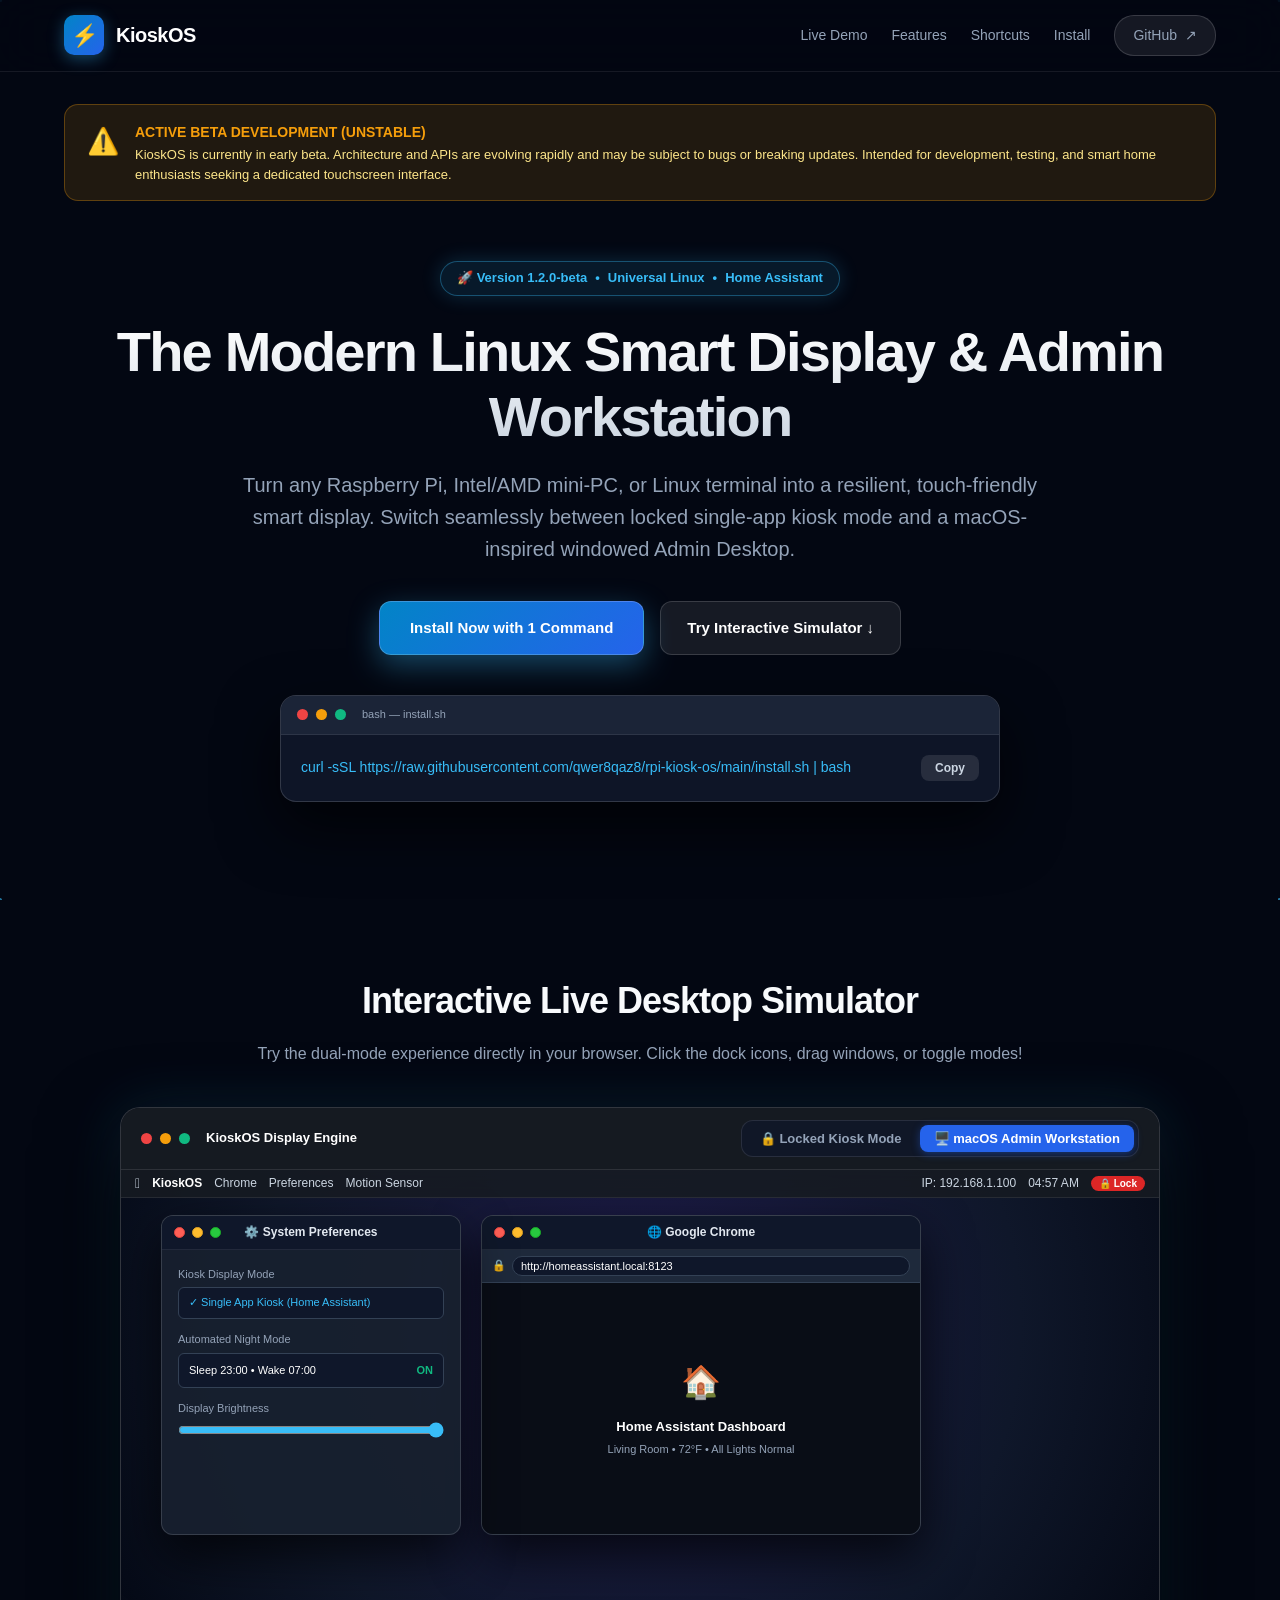
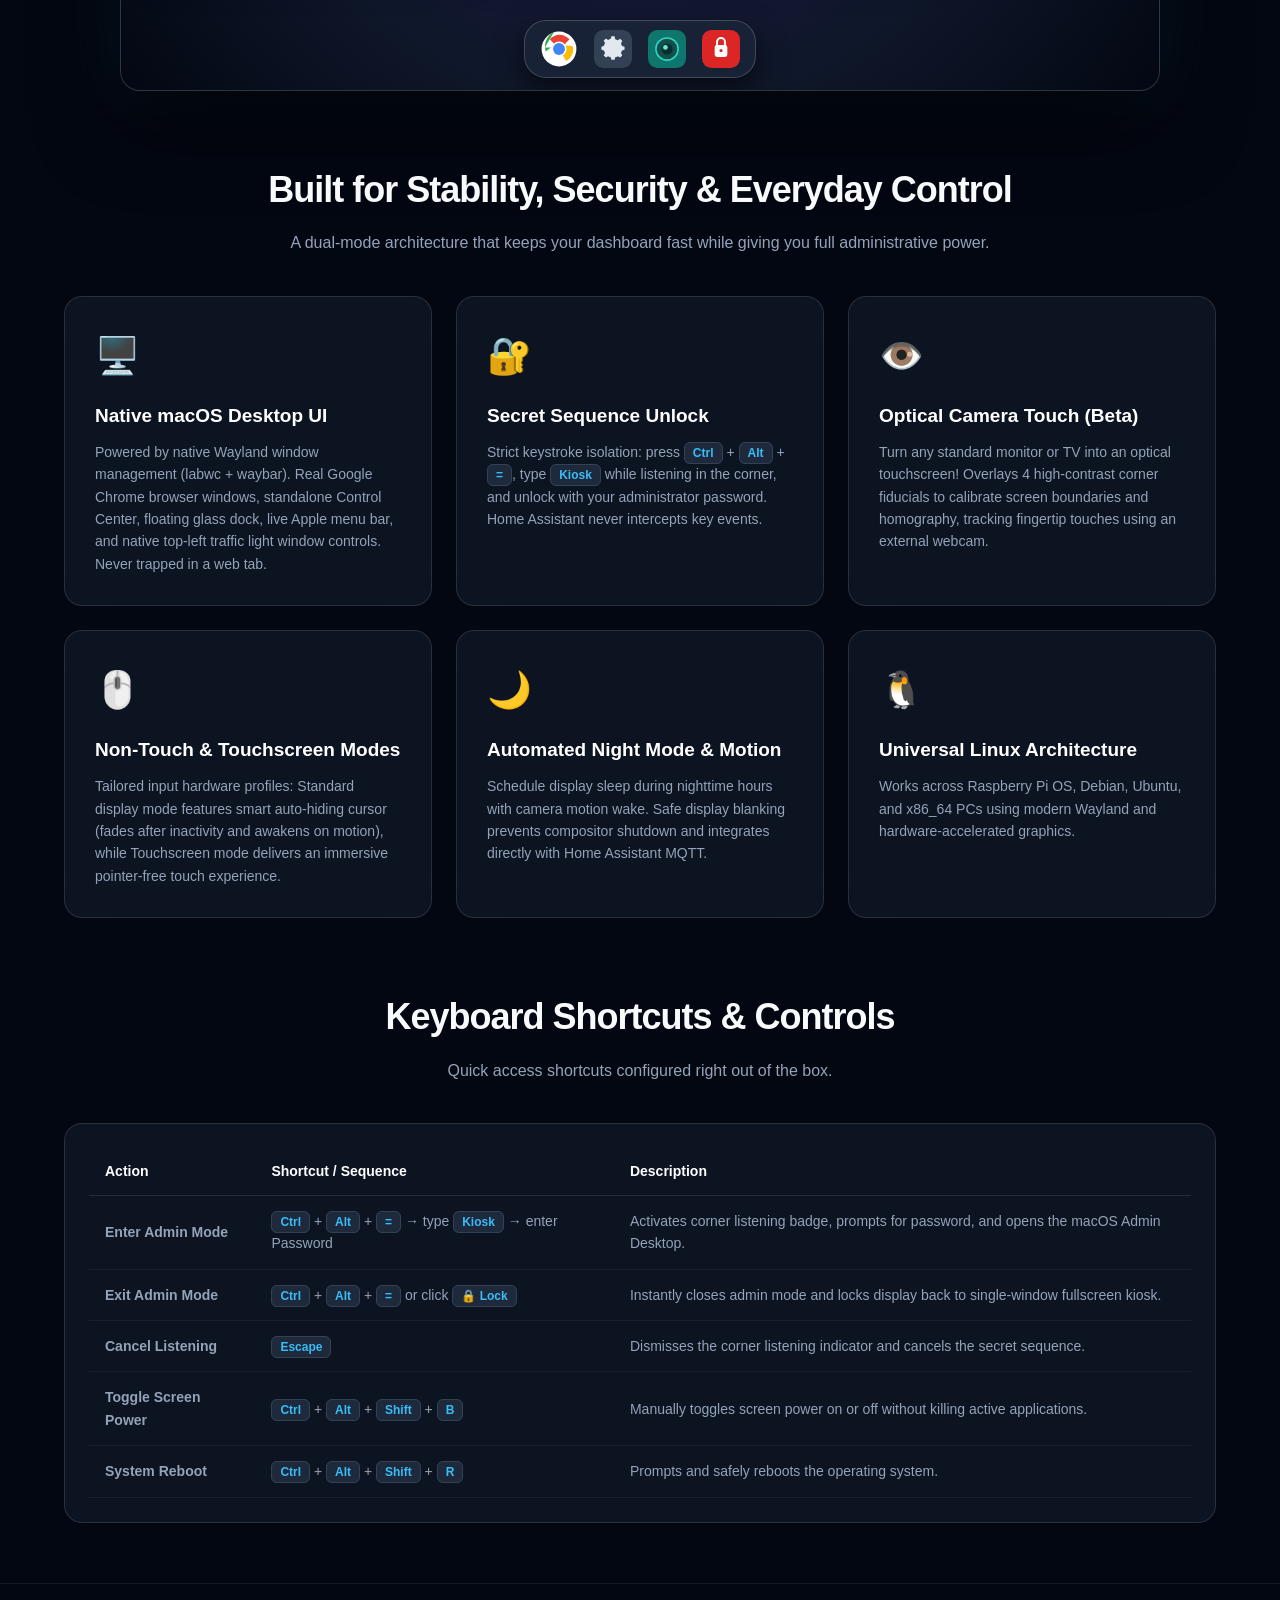
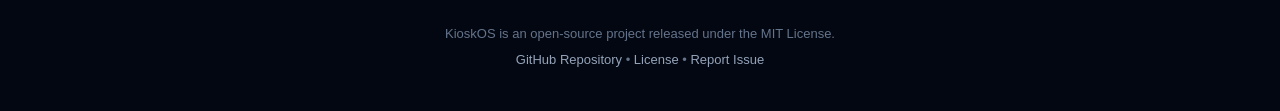
==== commit 2a727355: "feat: real macOS desktop UI with labwc, waybar, side-by-side Chrome window, and screen input modes" ====
--- a/docs/index.html
+++ b/docs/index.html
@@ -851,43 +851,43 @@
         <!-- Feature 1 -->
         <div class="feature-card">
           <div class="card-icon">🖥️</div>
-          <h3>macOS Admin Desktop</h3>
-          <p>Switch smoothly into a desktop mode with a floating dock, real app icons, live menu bar, and windowed apps (Google Chrome, Preferences, Terminal Logs, and Camera Sensor) without stopping your display compositor.</p>
+          <h3>Native macOS Desktop UI</h3>
+          <p>Powered by native Wayland window management (<code>labwc</code> + <code>waybar</code>). Real Google Chrome browser windows, standalone Control Center, floating glass dock, live Apple menu bar, and native top-left traffic light window controls. Never trapped in a web tab.</p>
         </div>
 
         <!-- Feature 2 -->
         <div class="feature-card">
           <div class="card-icon">🔐</div>
           <h3>Secret Sequence Unlock</h3>
-          <p>High-security access barrier: press <kbd>Ctrl</kbd> + <kbd>Alt</kbd> + <kbd>=</kbd>, type <kbd>Kiosk</kbd> while listening in the corner, and unlock with your administrator password. Press <kbd>Esc</kbd> anytime to cancel.</p>
+          <p>Strict keystroke isolation: press <kbd>Ctrl</kbd> + <kbd>Alt</kbd> + <kbd>=</kbd>, type <kbd>Kiosk</kbd> while listening in the corner, and unlock with your administrator password. Home Assistant never intercepts key events.</p>
         </div>
 
         <!-- Feature 3 -->
         <div class="feature-card">
-          <div class="card-icon">📷</div>
-          <h3>Camera Motion Detection</h3>
-          <p>Turns connected USB webcams or CSI cameras into a room motion detector. Automatically publishes <code>binary_sensor.kiosk_motion</code> events to Home Assistant and wakes the display when you enter the room.</p>
+          <div class="card-icon">👁️</div>
+          <h3>Optical Camera Touch (Beta)</h3>
+          <p>Turn any standard monitor or TV into an optical touchscreen! Overlays 4 high-contrast corner fiducials to calibrate screen boundaries and homography, tracking fingertip touches using an external webcam.</p>
         </div>
 
         <!-- Feature 4 -->
         <div class="feature-card">
-          <div class="card-icon">🌙</div>
-          <h3>Automated Night Mode</h3>
-          <p>Schedule display sleep during nighttime hours to eliminate room glare and save power. The screen stays completely dark and wakes automatically in the morning or upon room motion.</p>
+          <div class="card-icon">🖱️</div>
+          <h3>Non-Touch & Touchscreen Modes</h3>
+          <p>Tailored input hardware profiles: Standard display mode features smart auto-hiding cursor (fades after inactivity and awakens on motion), while Touchscreen mode delivers an immersive pointer-free touch experience.</p>
         </div>
 
         <!-- Feature 5 -->
         <div class="feature-card">
-          <div class="card-icon">🏠</div>
-          <h3>Home Assistant MQTT Ready</h3>
-          <p>Full MQTT auto-discovery for 10+ smart entities: Screen Power, Display Brightness slider, CPU Temperature, RAM usage, Night Mode switch, and Camera snapshots.</p>
+          <div class="card-icon">🌙</div>
+          <h3>Automated Night Mode & Motion</h3>
+          <p>Schedule display sleep during nighttime hours with camera motion wake. Safe display blanking prevents compositor shutdown and integrates directly with Home Assistant MQTT.</p>
         </div>
 
         <!-- Feature 6 -->
         <div class="feature-card">
           <div class="card-icon">🐧</div>
           <h3>Universal Linux Architecture</h3>
-          <p>Not limited to Raspberry Pi. Runs on any x86_64 or ARM64 Linux system (Debian, Ubuntu, Fedora) using modern Wayland (Cage) or X11 display stacks.</p>
+          <p>Works across Raspberry Pi OS, Debian, Ubuntu, and x86_64 PCs using modern Wayland and hardware-accelerated graphics.</p>
         </div>
       </div>
     </section>
